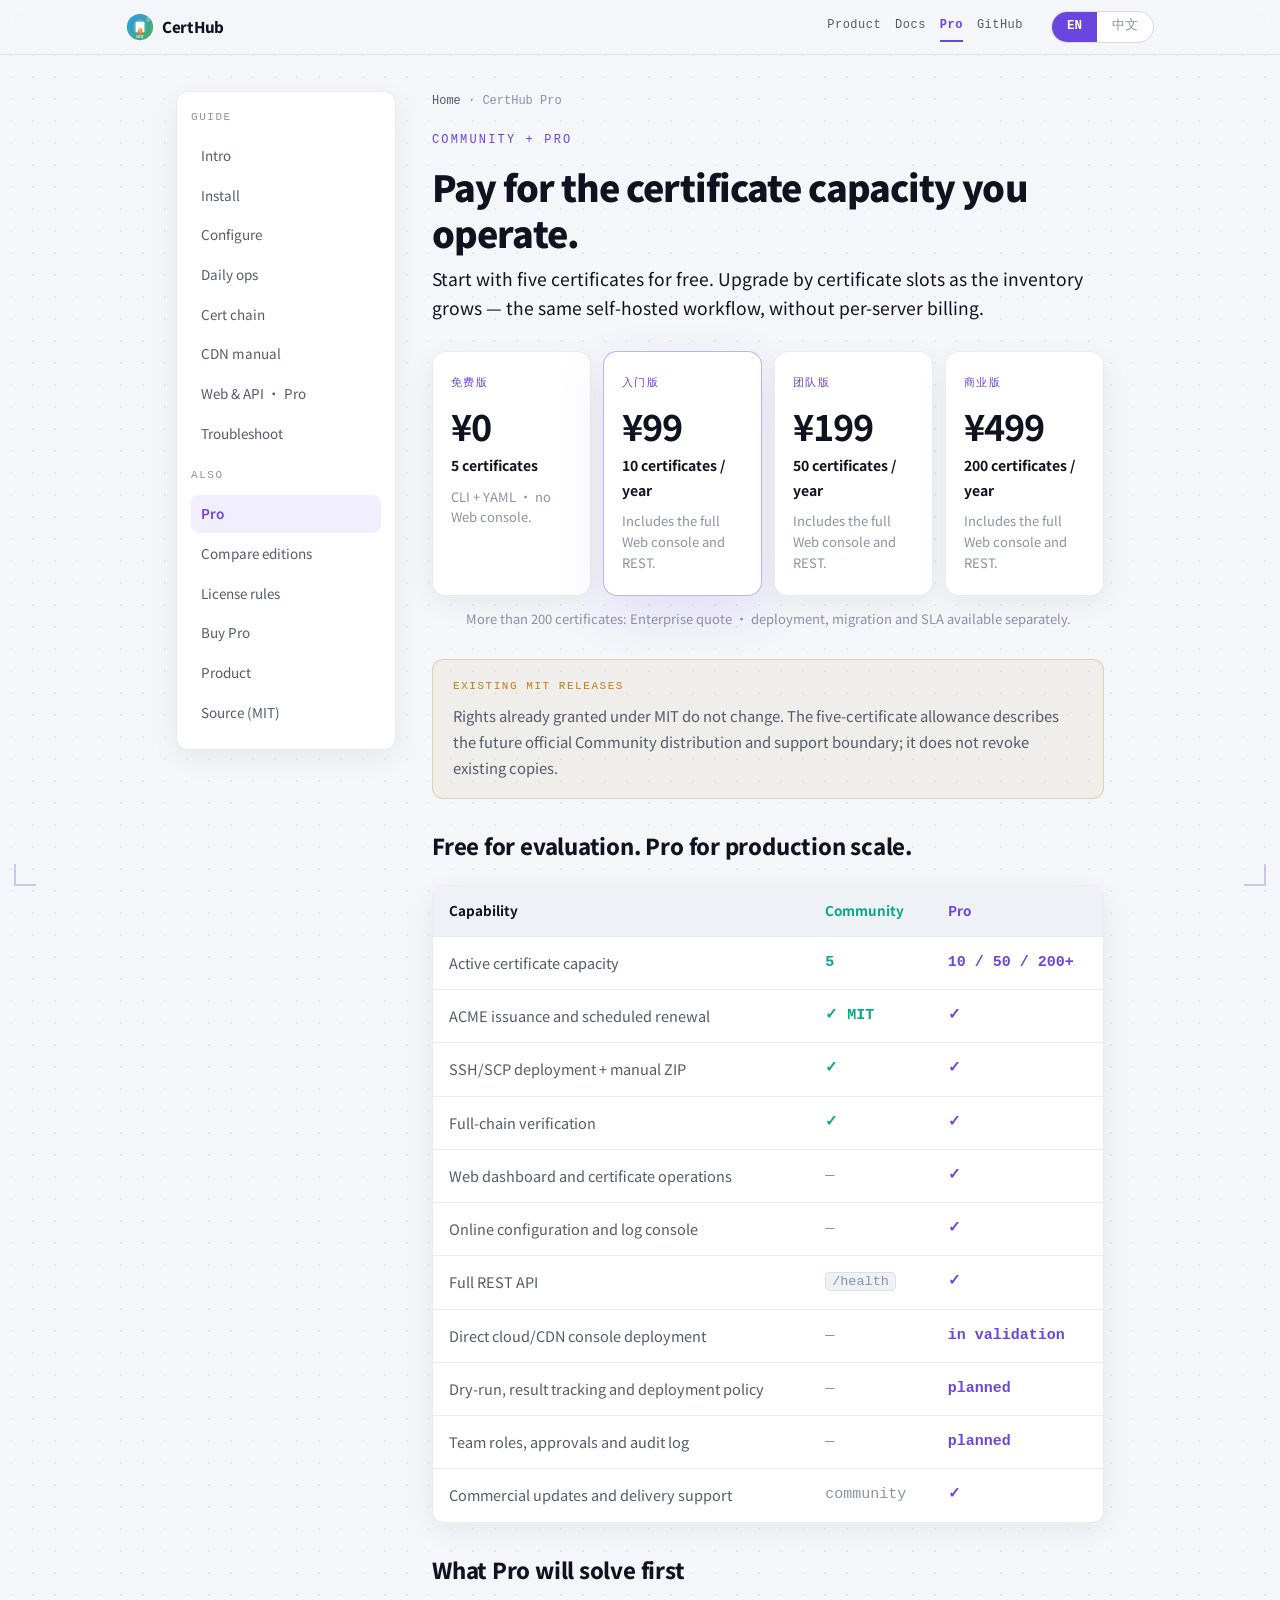
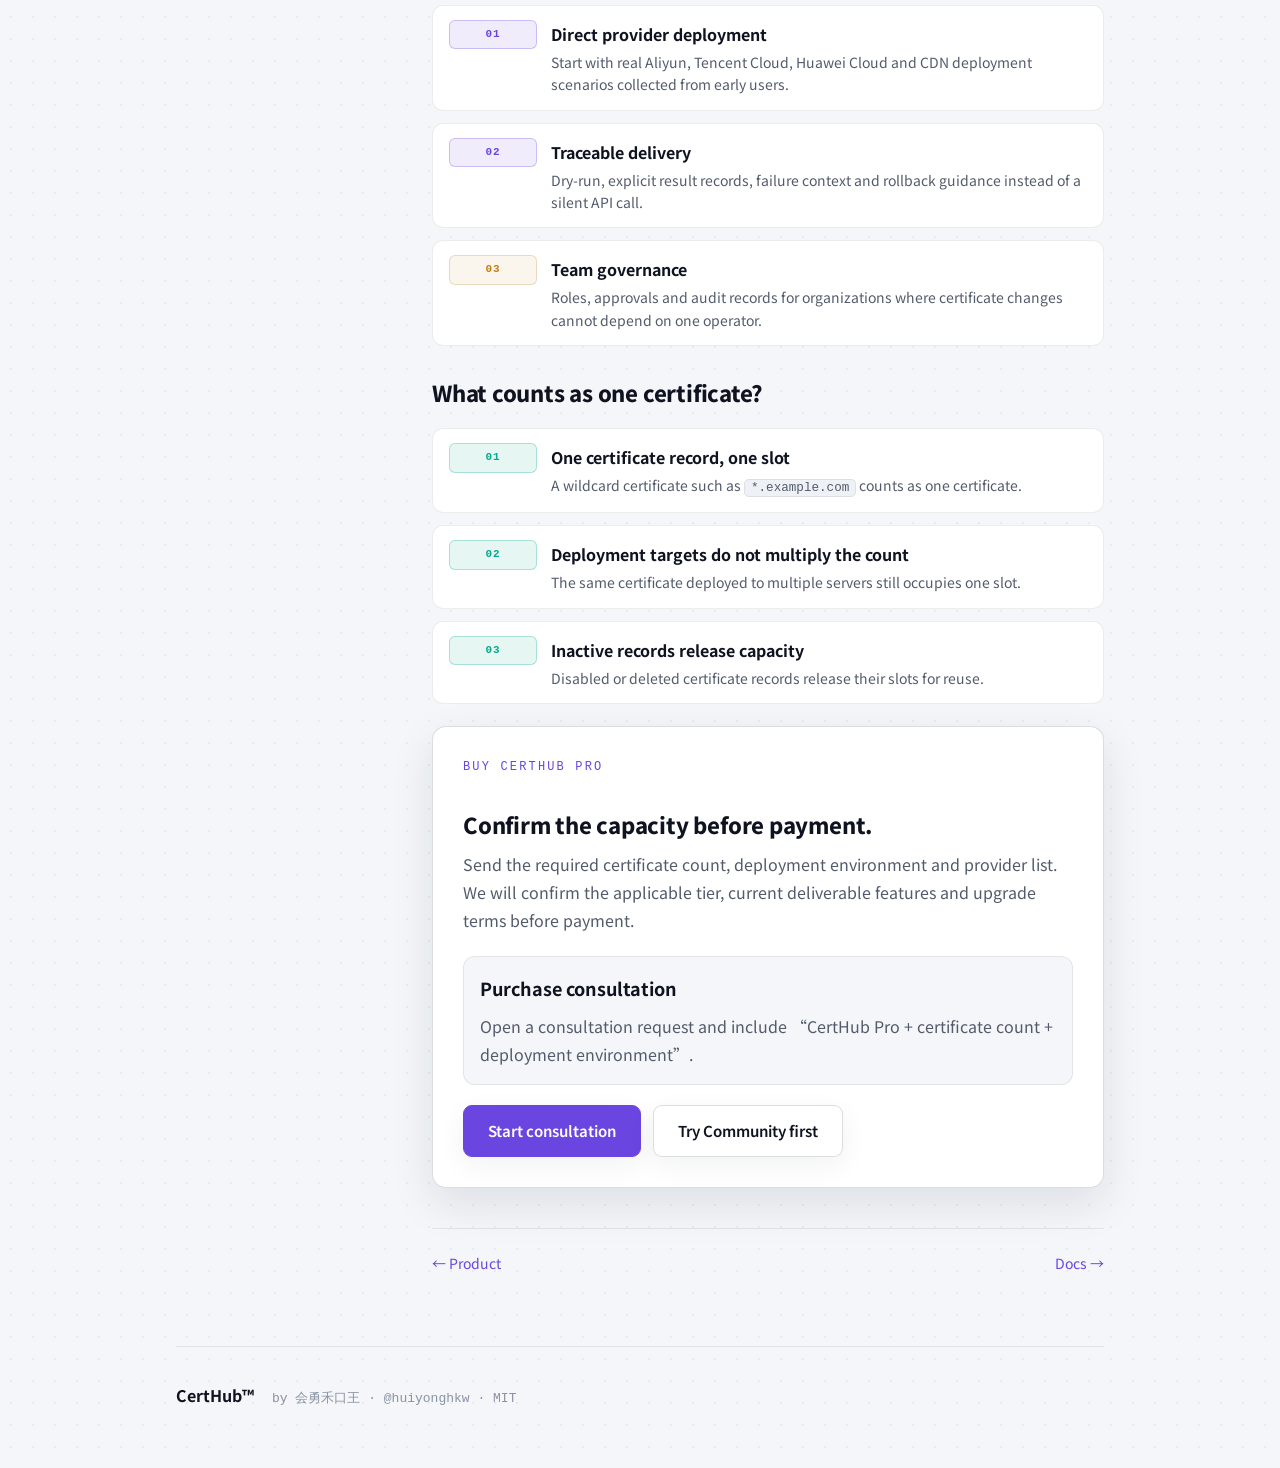
==== docs/site/pricing.html @ 5a382e29 "docs: publish product site and align README" ====
<!DOCTYPE html>
<html lang="zh-CN" class="lang-zh">
<head>
<meta charset="utf-8">
<script>
(function(){try{var K='hkw-lang',q=null;try{q=new URLSearchParams(location.search).get('lang')}catch(e){}
if(q!=='zh'&&q!=='en')q=null;var s=q;if(!s)try{s=localStorage.getItem(K)}catch(e){}
if(s!=='zh'&&s!=='en')s=/^zh/i.test(navigator.language||'')?'zh':'en';
if(s==='zh')document.documentElement.classList.add('lang-zh');
else document.documentElement.classList.remove('lang-zh');
document.documentElement.lang=s==='zh'?'zh-CN':'en';
if(q)try{localStorage.setItem(K,q)}catch(e){}})();
</script>
<meta name="viewport" content="width=device-width, initial-scale=1">
<title>CertHub Pro — 商业版</title>
<meta name="description" content="CertHub Community 免费管理 5 张证书；CertHub Pro 按 10、50、200 个证书槽位提供年度授权，面向自托管证书交付场景。">
<link rel="icon" href="images/favicon.svg" type="image/svg+xml">
<link rel="stylesheet" href="assets/site.css?v=20260810-8">
</head>
<body>
<div class="prog" id="prog"></div>
<div class="frame"><i></i><i></i><i></i><i></i></div>
<div class="masthead">
  <div class="wrap wrap-wide">
    <a class="mh-brand" href="index.html"><img src="images/favicon.svg" alt=""><b>CertHub</b></a>
    <nav class="mh-nav" aria-label="Primary">
      <a href="index.html"><span class="en">Product</span><span class="zh">产品</span></a>
      <a href="guide/index.html"><span class="en">Docs</span><span class="zh">文档</span></a>
      <a href="pricing.html" aria-current="page"><span class="en">Pro</span><span class="zh">商业版</span></a>
      <a href="https://github.com/huiyonghkw/CertHub">GitHub</a>
    </nav>
    <div class="toggle" role="group" aria-label="Language">
      <button id="btn-en" aria-pressed="false">EN</button>
      <button id="btn-zh" aria-pressed="true">中文</button>
    </div>
  </div>
</div>

<div class="wrap"><div class="docgrid">
<aside class="side" aria-label="Docs">
  <div class="st"><span class="en">Guide</span><span class="zh">操作手册</span></div>
  <a href="guide/index.html"><span class="en">Intro</span><span class="zh">简介</span></a>
  <a href="guide/install.html"><span class="en">Install</span><span class="zh">安装部署</span></a>
  <a href="guide/config.html"><span class="en">Configure</span><span class="zh">配置说明</span></a>
  <a href="guide/daily.html"><span class="en">Daily ops</span><span class="zh">日常操作</span></a>
  <a href="guide/chain.html"><span class="en">Cert chain</span><span class="zh">证书链</span></a>
  <a href="guide/cdn.html"><span class="en">CDN manual</span><span class="zh">CDN 手动</span></a>
  <a href="guide/web-api.html"><span class="en">Web &amp; API · Pro</span><span class="zh">Web 与 API · Pro</span></a>
  <a href="guide/troubleshoot.html"><span class="en">Troubleshoot</span><span class="zh">排障</span></a>
  <div class="grp">
    <div class="st"><span class="en">Also</span><span class="zh">另见</span></div>
    <a href="pricing.html" aria-current="page"><span class="en">Pro</span><span class="zh">商业版</span></a>
    <a href="#compare"><span class="en">Compare editions</span><span class="zh">版本对比</span></a>
    <a href="#license"><span class="en">License rules</span><span class="zh">授权规则</span></a>
    <a href="#buy"><span class="en">Buy Pro</span><span class="zh">购买咨询</span></a>
    <a href="index.html"><span class="en">Product</span><span class="zh">产品首页</span></a>
    <a href="https://github.com/huiyonghkw/CertHub"><span class="en">Source (MIT)</span><span class="zh">源码 (MIT)</span></a>
  </div>
</aside>

<article class="doc">
<div class="crumb"><a href="index.html"><span class="en">Home</span><span class="zh">首页</span></a> · CertHub Pro</div>
<p class="section-kicker" style="text-align:left;margin-bottom:12px">COMMUNITY + PRO</p>
<h1><span class="en">Pay for the certificate capacity you operate.</span><span class="zh">按实际管理的证书数量付费。</span></h1>
<p class="lead"><span class="en">Start with five certificates for free. Upgrade by certificate slots as the inventory grows — the same self-hosted workflow, without per-server billing.</span><span class="zh">免费管理 5 张证书；随着证书台账增长，再按证书槽位升级。同一张证书部署到多台服务器，不重复计费。</span></p>

<div class="plan-grid">
  <article class="plan"><span class="plan-name">免费版</span><strong>¥0</strong><b><span class="en">5 certificates</span><span class="zh">5 张证书</span></b><p><span class="en">CLI + YAML · no Web console.</span><span class="zh">CLI + YAML，不含 Web 控制台。</span></p></article>
  <article class="plan plan-focus"><span class="plan-name">入门版</span><strong>¥99</strong><b><span class="en">10 certificates / year</span><span class="zh">10 张证书／年</span></b><p><span class="en">Includes the full Web console and REST.</span><span class="zh">包含完整 Web 控制台与 REST。</span></p></article>
  <article class="plan"><span class="plan-name">团队版</span><strong>¥199</strong><b><span class="en">50 certificates / year</span><span class="zh">50 张证书／年</span></b><p><span class="en">Includes the full Web console and REST.</span><span class="zh">包含完整 Web 控制台与 REST。</span></p></article>
  <article class="plan"><span class="plan-name">商业版</span><strong>¥499</strong><b><span class="en">200 certificates / year</span><span class="zh">200 张证书／年</span></b><p><span class="en">Includes the full Web console and REST.</span><span class="zh">包含完整 Web 控制台与 REST。</span></p></article>
</div>
<p class="plan-note"><span class="en">More than 200 certificates: Enterprise quote · deployment, migration and SLA available separately.</span><span class="zh">超过 200 张：企业定制报价；私有部署、迁移与 SLA 可单独采购。</span></p>

<div class="ask"><span class="lb"><span class="en">existing MIT releases</span><span class="zh">历史 MIT 版本</span></span><span class="en">Rights already granted under MIT do not change. The five-certificate allowance describes the future official Community distribution and support boundary; it does not revoke existing copies.</span><span class="zh">已经按照 MIT 发布的版本，其既有授权不发生变化。5 张额度描述的是未来官方 Community 发行版与支持边界，不追溯收回已有代码副本的权利。</span></div>

<h2 id="compare"><span class="en">Free for evaluation. Pro for production scale.</span><span class="zh">免费版完成体验，Pro 承担生产规模。</span></h2>
<div class="tablewrap"><table>
  <thead><tr><th><span class="en">Capability</span><span class="zh">能力</span></th><th>Community</th><th>Pro</th></tr></thead>
  <tbody>
    <tr><td><span class="en">Active certificate capacity</span><span class="zh">有效证书额度</span></td><td class="y">5</td><td class="v">10 / 50 / 200+</td></tr>
    <tr><td><span class="en">ACME issuance and scheduled renewal</span><span class="zh">ACME 申请与定时续期</span></td><td class="y">✓ MIT</td><td class="v">✓</td></tr>
    <tr><td><span class="en">SSH/SCP deployment + manual ZIP</span><span class="zh">SSH/SCP 部署与手动 ZIP</span></td><td class="y">✓</td><td class="v">✓</td></tr>
    <tr><td><span class="en">Full-chain verification</span><span class="zh">完整证书链校验</span></td><td class="y">✓</td><td class="v">✓</td></tr>
    <tr><td><span class="en">Web dashboard and certificate operations</span><span class="zh">Web 仪表盘与证书操作</span></td><td class="n">—</td><td class="v">✓</td></tr>
    <tr><td><span class="en">Online configuration and log console</span><span class="zh">在线配置与日志控制台</span></td><td class="n">—</td><td class="v">✓</td></tr>
    <tr><td><span class="en">Full REST API</span><span class="zh">完整 REST API</span></td><td class="n"><code>/health</code></td><td class="v">✓</td></tr>
    <tr><td><span class="en">Direct cloud/CDN console deployment</span><span class="zh">云平台／CDN 控制台直推</span></td><td class="n">—</td><td class="v"><span class="en">in validation</span><span class="zh">验证中</span></td></tr>
    <tr><td><span class="en">Dry-run, result tracking and deployment policy</span><span class="zh">预演、结果追踪与部署策略</span></td><td class="n">—</td><td class="v"><span class="en">planned</span><span class="zh">规划中</span></td></tr>
    <tr><td><span class="en">Team roles, approvals and audit log</span><span class="zh">团队权限、审批与审计日志</span></td><td class="n">—</td><td class="v"><span class="en">planned</span><span class="zh">规划中</span></td></tr>
    <tr><td><span class="en">Commercial updates and delivery support</span><span class="zh">商业更新与交付支持</span></td><td class="n"><span class="en">community</span><span class="zh">社区支持</span></td><td class="v">✓</td></tr>
  </tbody>
</table></div>

<h2><span class="en">What Pro will solve first</span><span class="zh">Pro 第一阶段解决什么</span></h2>
<div class="road">
  <div class="roaditem"><span class="st next">01</span><div><div class="tt"><span class="en">Direct provider deployment</span><span class="zh">厂商接口直接部署</span></div><p class="ds"><span class="en">Start with real Aliyun, Tencent Cloud, Huawei Cloud and CDN deployment scenarios collected from early users.</span><span class="zh">从早期用户的真实场景出发，逐步接入阿里云、腾讯云、华为云及 CDN 部署接口。</span></p></div></div>
  <div class="roaditem"><span class="st next">02</span><div><div class="tt"><span class="en">Traceable delivery</span><span class="zh">可追踪的证书交付</span></div><p class="ds"><span class="en">Dry-run, explicit result records, failure context and rollback guidance instead of a silent API call.</span><span class="zh">提供预演、明确的部署结果、失败上下文和回滚指引，而不是只调用一次 API。</span></p></div></div>
  <div class="roaditem"><span class="st later">03</span><div><div class="tt"><span class="en">Team governance</span><span class="zh">团队治理</span></div><p class="ds"><span class="en">Roles, approvals and audit records for organizations where certificate changes cannot depend on one operator.</span><span class="zh">为不能依赖单个运维人员的组织补齐权限、审批和审计记录。</span></p></div></div>
</div>

<h2 id="license"><span class="en">What counts as one certificate?</span><span class="zh">什么算一张证书？</span></h2>
<div class="road">
  <div class="roaditem"><span class="st live">01</span><div><div class="tt"><span class="en">One certificate record, one slot</span><span class="zh">一条证书主记录，占一个槽位</span></div><p class="ds"><span class="en">A wildcard certificate such as <code>*.example.com</code> counts as one certificate.</span><span class="zh">例如 <code>*.example.com</code> 泛域名证书，也只计算一张。</span></p></div></div>
  <div class="roaditem"><span class="st live">02</span><div><div class="tt"><span class="en">Deployment targets do not multiply the count</span><span class="zh">部署目标数量不重复计费</span></div><p class="ds"><span class="en">The same certificate deployed to multiple servers still occupies one slot.</span><span class="zh">同一张证书部署到多台服务器，仍然只占一个槽位。</span></p></div></div>
  <div class="roaditem"><span class="st live">03</span><div><div class="tt"><span class="en">Inactive records release capacity</span><span class="zh">停用证书可释放额度</span></div><p class="ds"><span class="en">Disabled or deleted certificate records release their slots for reuse.</span><span class="zh">停用或删除证书记录后，槽位可以重新使用。</span></p></div></div>
</div>

<div class="buy" id="buy">
  <p class="section-kicker" style="text-align:left;margin-bottom:12px"><span class="en">BUY CERTHUB PRO</span><span class="zh">购买 CERTHUB PRO</span></p>
  <h2><span class="en">Confirm the capacity before payment.</span><span class="zh">付款前先确认额度与交付范围。</span></h2>
  <p><span class="en">Send the required certificate count, deployment environment and provider list. We will confirm the applicable tier, current deliverable features and upgrade terms before payment.</span><span class="zh">请提供证书数量、部署环境和云厂商清单。付款前会确认适用版本、当前可交付功能与后续升级规则。</span></p>
  <div class="purchase-contact"><div><b><span class="en">Purchase consultation</span><span class="zh">购买咨询</span></b><p><span class="en">Open a consultation request and include “CertHub Pro + certificate count + deployment environment”.</span><span class="zh">发起咨询时请注明“CertHub Pro + 证书数量 + 部署环境”。</span></p></div></div>
  <div class="btns" style="margin-top:20px"><a class="btn btn-primary" href="https://github.com/huiyonghkw/CertHub/issues/new?title=CertHub%20Pro%20purchase%20consultation"><span class="en">Start consultation</span><span class="zh">发起购买咨询</span></a><a class="btn" href="guide/install.html"><span class="en">Try Community first</span><span class="zh">先试用 Community</span></a></div>
</div>

<div class="pager"><a href="index.html">← <span class="en">Product</span><span class="zh">产品</span></a><a href="guide/index.html"><span class="en">Docs</span><span class="zh">文档</span> →</a></div>
</article>
</div></div>

<div class="wrap"><footer>
  <span class="brand">CertHub™</span>
  <span class="handle"><span class="en">by 会勇禾口王 · @huiyonghkw</span><span class="zh">作者 会勇禾口王 · @huiyonghkw</span> · MIT</span>
</footer></div>
<script src="assets/site.js"></script>
</body>
</html>
---- docs/site/assets/site.css ----
/* CertHub product site — visual DNA from OneLook / V1科技白
   字体：自托管 HKW Sans SC 子集（OFL），不走 CDN。
   语义色：绿=自动化闭环 · 紫=证书链/安全 · 琥珀=诚实边界/手动CDN */
@font-face{
  font-family:'HKW Sans SC';
  /* ?v= 改完 subset 就 bump，避免浏览器死守旧子集（缺字→PingFang→标题发虚） */
  src:url('../fonts/hkw-sans-sc-subset.woff2?v=20260809bc') format('woff2-variations'),
      url('../fonts/hkw-sans-sc-subset.woff2?v=20260809bc') format('woff2');
  font-weight:100 900;   /* 可变轴范围，一个文件供全部字重 */
  font-style:normal;
  font-display:swap;
}

/* ============ V1科技白 token（v1-base.md 第16.1节）============ */
:root{
  --bg:#f4f6f9;          /* 冷调亮灰白，⛔ 别用纯白 */
  --surface:#ffffff;
  --surface2:#eef1f5;
  --border:rgba(15,20,30,.08);
  --border2:rgba(15,20,30,.14);
  --text:#0f1320;        /* 冷近黑，⛔ 别纯黑 */
  --text2:#535b6b;
  --text3:#8a92a3;
  --accent:#06a88c;      /* 绿 · 核心概念 */
  --accent2:#6a45e0;     /* 紫 · 强调色 */
  --accent3:#bf7d1a;     /* 琥珀 · 提醒 / 边界 */
  --danger:#d23f4d;
  --shadow:0 8px 28px rgba(20,30,50,.06);
  --shadow2:0 16px 44px rgba(20,30,50,.10);
  /* 正文拉丁仍可走系统 SF Pro；标题走 --font-display，中英同族避免「OneLook 比中文粗」。 */
  --font:-apple-system,BlinkMacSystemFont,'Inter','HKW Sans SC','PingFang SC','Microsoft YaHei',system-ui,sans-serif;
  --font-display:'HKW Sans SC',-apple-system,BlinkMacSystemFont,'PingFang SC','Microsoft YaHei',system-ui,sans-serif;
  --mono:'JetBrains Mono','SF Mono',SFMono-Regular,Menlo,Consolas,ui-monospace,monospace;
}
*{box-sizing:border-box}
html{-webkit-text-size-adjust:100%;scroll-behavior:smooth}
body{
  margin:0;background:var(--bg);color:var(--text);font-family:var(--font);
  font-size:16px;line-height:1.75;-webkit-font-smoothing:antialiased;
  /* 极淡点阵蓝图底（第16.2节）：亮底的质感来源，替代暗版的光球+噪点 */
  background-image:radial-gradient(circle,rgba(15,20,30,.05) 1px,transparent 1px);
  background-size:22px 22px;
}
a{color:var(--accent2);text-decoration:none}
a:hover{text-decoration:underline}
a:focus-visible,button:focus-visible,summary:focus-visible{outline:3px solid rgba(106,69,224,.32);outline-offset:3px;border-radius:6px}
img{max-width:100%;height:auto;display:block}
code{font-family:var(--mono);font-size:.9em;background:var(--surface2);
     padding:1px 6px;border-radius:5px;border:1px solid var(--border)}

.wrap{max-width:980px;margin:0 auto;padding:0 26px}

/* ---- 顶部滚动进度条（绿→紫）---- */
.prog{position:fixed;top:0;left:0;height:2px;width:0;z-index:60;
      background:linear-gradient(90deg,var(--accent),var(--accent2))}

/* ---- 四角取景框（第4.4节）---- */
.frame{position:fixed;inset:14px;pointer-events:none;z-index:5}
.frame i{position:absolute;width:22px;height:22px;border:2px solid var(--accent2);opacity:.28}
.frame i:nth-child(1){top:0;left:0;border-right:0;border-bottom:0}
.frame i:nth-child(2){top:0;right:0;border-left:0;border-bottom:0}
.frame i:nth-child(3){bottom:0;left:0;border-right:0;border-top:0}
.frame i:nth-child(4){bottom:0;right:0;border-left:0;border-top:0}
@media(max-width:760px){.frame{display:none}}

/* ---- 粘顶报头 masthead ---- */
.masthead{position:sticky;top:0;z-index:40;background:rgba(244,246,249,.88);
          backdrop-filter:blur(10px);border-bottom:1px solid var(--border)}
.masthead .wrap{display:flex;align-items:center;justify-content:space-between;
                gap:16px;padding-top:11px;padding-bottom:11px}
.mh-l{font-family:var(--mono);font-size:12.5px;color:var(--text2);letter-spacing:.04em}
.mh-l b{color:var(--text);font-weight:600}
.mh-l s{text-decoration:none;color:var(--text3);margin:0 7px}
.toggle{display:flex;border:1px solid var(--border2);border-radius:999px;overflow:hidden;background:var(--surface)}
.toggle button{background:none;border:0;color:var(--text3);font:inherit;font-size:12.5px;
               padding:4px 15px;cursor:pointer;font-family:var(--mono)}
/* 选中态跟 html.lang-zh 走（head 里同步 boot 就能在首屏对），不单靠 JS 改 aria */
.toggle #btn-en{background:var(--accent2);color:#fff;font-weight:600}
html.lang-zh .toggle #btn-en{background:none;color:var(--text3);font-weight:400}
html.lang-zh .toggle #btn-zh{background:var(--accent2);color:#fff;font-weight:600}

/* ---- 语言层：两份文案都在 DOM 里，切 html 上的 class ----
   ⭐ head 内联 boot 必须在首屏前加上/去掉 lang-zh，否则每点一次侧栏都会先闪英文 */
.zh{display:none!important}
html.lang-zh .en{display:none!important}
html.lang-zh .zh{display:inline!important}

/* ---- 章节 ---- */
main{counter-reset:sec}
section{padding:70px 0;border-top:1px solid var(--border);position:relative}
section:first-child{border-top:0;padding-top:52px}
h1,h2,h3{line-height:1.28;margin:0 0 16px;letter-spacing:-.01em;font-family:var(--font-display)}
h1{font-size:clamp(32px,5.2vw,50px);font-weight:900;letter-spacing:-.025em}
/* 标题关键词绿→紫渐字（第16.2节 第3条）：亮底上很出彩 */
h1 .hl{background:linear-gradient(100deg,var(--accent),var(--accent2));
       -webkit-background-clip:text;background-clip:text;
       -webkit-text-fill-color:transparent;color:transparent;
       font-weight:700;
       -webkit-text-stroke:0;paint-order:normal}
/* 中文标题关键词：走专用渐变，强覆盖旧样式，避免描边/合成造成重影 */
html.lang-zh h1 .hl{
  display:inline-block;
  font-family:var(--font-display);
  font-synthesis:none;
  background:linear-gradient(90deg,#06a88c 0%,#2f8fd3 52%,#6a45e0 100%) !important;
  -webkit-background-clip:text !important;
  background-clip:text !important;
  -webkit-text-fill-color:transparent !important;
  color:transparent !important;
  -webkit-text-stroke:0 !important;
  paint-order:normal !important;
  text-shadow:none !important;
  filter:none !important;
  font-weight:900;
  letter-spacing:-.01em;
}
h2{font-size:clamp(23px,3.3vw,31px);font-weight:800;position:relative;z-index:1}
/* 每节背后的巨型幽灵序号（counter 自动递增，不用手填） */
h2::after{counter-increment:sec;content:counter(sec,decimal-leading-zero);
          position:absolute;right:-6px;top:50%;transform:translateY(-52%);
          font-family:var(--mono);font-size:118px;font-weight:700;
          color:var(--text);opacity:.06;z-index:-1;pointer-events:none;line-height:1}
h3{font-size:16.5px;font-weight:700}
p{margin:0 0 16px;color:var(--text2)}
.dek{font-size:clamp(17px,2.1vw,20.5px);color:var(--text);max-width:70ch;line-height:1.7}
.dek b{font-family:var(--font-display);font-weight:800}
.muted{color:var(--text3);font-size:14px;line-height:1.7}

/* ---- mono 眉标 + 渐变短横 ---- */
.eyebrow{display:flex;align-items:center;gap:12px;font-family:var(--mono);
         font-size:11.5px;letter-spacing:.22em;text-transform:uppercase;
         color:var(--accent2);margin-bottom:16px}
/* ⛔ 只给装饰短横上尺寸。文案若也包在 span.en/.zh 里，别用 `.eyebrow span`，
   否则会被压成 height:2px，叠到后面的 h2 上（CertHub 产品页踩过）。 */
.eyebrow > span:first-child{flex:0 0 54px;height:2px;border-radius:2px;
              background:linear-gradient(90deg,var(--accent2),transparent)}
.eyebrow .en,.eyebrow .zh{flex:0 1 auto;height:auto;letter-spacing:.22em}
/* h2 下的 mono 副标题 */
.h2sub{font-family:var(--mono);font-size:12.5px;letter-spacing:.1em;
       color:var(--accent);margin:-8px 0 22px}
.h2sub.w{color:var(--accent3)}

/* ---- 按钮 ---- */
.btns{display:flex;flex-wrap:wrap;gap:12px;margin:30px 0 0}
.btn{display:inline-block;padding:12px 24px;border-radius:9px;font-weight:600;
     font-size:15px;border:1px solid var(--border2);color:var(--text);
     background:var(--surface);box-shadow:var(--shadow);transition:transform .15s,box-shadow .15s}
.btn:hover{text-decoration:none;transform:translateY(-2px);box-shadow:var(--shadow2)}
.btn-primary{background:var(--accent2);border-color:var(--accent2);color:#fff}
.btn-primary:hover{background:#5a37c8;border-color:#5a37c8}

/* ---- readout 三槽数据台（发光方点）---- */
.readout{display:grid;grid-template-columns:repeat(3,1fr);gap:1px;margin:34px 0 0;
         background:var(--border);border:1px solid var(--border);border-radius:11px;overflow:hidden}
.readout div{background:var(--surface);padding:16px 18px}
.readout .k{font-family:var(--mono);font-size:11px;letter-spacing:.14em;
            text-transform:uppercase;color:var(--text3);display:flex;align-items:center;gap:7px}
.readout .k::before{content:'';width:7px;height:7px;border-radius:2px;background:var(--accent);
                    box-shadow:0 0 0 3px rgba(6,168,140,.14)}
.readout div:nth-child(2) .k::before{background:var(--accent2);box-shadow:0 0 0 3px rgba(106,69,224,.14)}
.readout div:nth-child(3) .k::before{background:var(--accent3);box-shadow:0 0 0 3px rgba(191,125,26,.14)}
.readout .v{font-size:18px;font-weight:700;margin-top:5px;line-height:1.4}
.readout .v em{font-style:normal;font-family:var(--mono);color:var(--accent2)}
@media(max-width:700px){.readout{grid-template-columns:1fr}}

/* ---- mock 终端窗口：终端题的视觉锚点（memory xhs-v1-baseline-and-terminal-anchor）---- */
.term{border:1px solid var(--border2);border-radius:11px;overflow:hidden;
      box-shadow:var(--shadow2);margin:26px 0;background:#0f1320}
.term .bar{display:flex;align-items:center;gap:7px;padding:9px 13px;
           background:#181d2e;border-bottom:1px solid rgba(255,255,255,.06)}
.term .bar i{width:11px;height:11px;border-radius:50%;display:block}
.term .bar i:nth-child(1){background:#ff5f57}
.term .bar i:nth-child(2){background:#febc2e}
.term .bar i:nth-child(3){background:#28c840}
.term .bar span{margin-left:9px;font-family:var(--mono);font-size:11.5px;color:#7b8499}
/* ⚠️ white-space:pre 是必须的，否则多行提示符会挤成一坨 */
.term .sc{margin:0;padding:16px 18px;font-family:var(--mono);font-size:13px;
          line-height:1.95;color:#d7dbe6;white-space:pre;overflow-x:auto}
.term .p{color:#06d3ae}    /* 提示符 */
.term .o{color:#f0a050}    /* 命令 */
.term .cm{color:#6b7488}   /* 注释 */
.term .ok{color:#28c840}

/* ---- FIG 图表框 ---- */
.fig{background:var(--surface);border:1px solid var(--border);border-radius:12px;
     overflow:hidden;box-shadow:var(--shadow);transition:transform .18s,box-shadow .18s}
.fig:hover{transform:translateY(-2px);box-shadow:var(--shadow2)}
.fig .hd{display:flex;align-items:center;justify-content:space-between;gap:10px;
         padding:10px 14px;border-bottom:1px solid var(--border);background:var(--surface2)}
.fig .no{font-family:var(--mono);font-size:11px;letter-spacing:.14em;color:var(--text3)}
.fig .cap{padding:11px 14px;font-size:13.5px;color:var(--text2);border-top:1px solid var(--border)}
.fig .cap b{color:var(--text)}
.cmp{display:grid;grid-template-columns:1fr 1fr;gap:18px;margin:28px 0 10px}
@media(max-width:760px){.cmp{grid-template-columns:1fr}}
.tag{display:inline-block;font-size:10.5px;font-family:var(--mono);padding:2px 8px;
     border-radius:5px;letter-spacing:.06em;text-transform:uppercase}
.tag-free{background:rgba(6,168,140,.10);color:var(--accent);border:1px solid rgba(6,168,140,.28)}
.tag-paid{background:rgba(106,69,224,.10);color:var(--accent2);border:1px solid rgba(106,69,224,.28)}

/* ---- pull 渐变顶杠金句 ---- */
.pull{margin:34px 0;padding:24px 0 0;border-top:3px solid transparent;
      border-image:linear-gradient(90deg,var(--accent),var(--accent2)) 1;
      font-family:var(--font-display);
      font-size:clamp(19px,2.5vw,25px);font-weight:900;line-height:1.55;color:var(--text)}
.pull em{font-style:normal;color:var(--accent2)}

/* ---- rows 方徽卡（⛔ 不用左侧彩色竖条）---- */
.rows{display:grid;gap:13px;margin:26px 0}
.row{display:grid;grid-template-columns:38px 1fr;gap:15px;background:var(--surface);
     border:1px solid var(--border);border-radius:11px;padding:17px 19px;
     box-shadow:var(--shadow);transition:transform .18s,box-shadow .18s}
.row:hover{transform:translateY(-2px);box-shadow:var(--shadow2)}
.row .sq{width:38px;height:38px;border-radius:9px;display:flex;align-items:center;
         justify-content:center;font-family:var(--mono);font-size:13px;font-weight:700;
         background:rgba(6,168,140,.09);color:var(--accent);border:1px solid rgba(6,168,140,.24)}
.row.v .sq{background:rgba(106,69,224,.09);color:var(--accent2);border-color:rgba(106,69,224,.24)}
.row .tt{font-weight:700;margin-bottom:3px}
.row .ds{font-size:14.5px;color:var(--text2);line-height:1.7}
.row .ds code{font-size:.88em}

/* ---- 分档表 ---- */
.tablewrap{overflow-x:auto;margin:26px 0;border:1px solid var(--border);
           border-radius:12px;background:var(--surface);box-shadow:var(--shadow)}
table{border-collapse:collapse;width:100%;min-width:600px;font-size:15px}
th,td{text-align:left;padding:13px 16px;border-bottom:1px solid var(--border);vertical-align:top}
tbody tr:last-child td{border-bottom:0}
thead th{background:var(--surface2);font-size:13.5px;white-space:nowrap;font-weight:700}
thead th:nth-child(2){color:var(--accent)}
thead th:nth-child(3){color:var(--accent2)}
tbody td:first-child{color:var(--text2);font-size:14.5px}
td.y{color:var(--accent);font-weight:700;font-family:var(--mono)}
td.v{color:var(--accent2);font-weight:700;font-family:var(--mono)}
td.n{color:var(--text3);font-family:var(--mono)}
.price{font-family:var(--mono);font-weight:700}

/* ---- 琥珀提醒框（第4.3节 .ask · 用于诚实边界）---- */
.ask{background:rgba(191,125,26,.06);border:1px solid rgba(191,125,26,.26);
     border-radius:11px;padding:17px 20px;margin:22px 0;font-size:14.8px;color:var(--text2);line-height:1.75}
.ask b{color:var(--text)}
.ask .lb{font-family:var(--mono);font-size:11px;letter-spacing:.14em;text-transform:uppercase;
         color:var(--accent3);display:block;margin-bottom:7px}

/* ---- 收款/联系区（若页面有） ---- */
.buy{background:var(--surface);border:1px solid var(--border2);border-radius:14px;
     padding:30px;box-shadow:var(--shadow2)}
/* 付款 / 加我 分两组，各带一个序号抬头，跟上面 01·02 两步对上 */
.qrgrp{margin:26px 0 0}
.ghd{display:flex;align-items:center;gap:10px;font-family:var(--mono);font-size:11.5px;
     letter-spacing:.14em;text-transform:uppercase;color:var(--text3)}
.ghd .n{display:inline-flex;align-items:center;justify-content:center;width:22px;height:22px;
        border-radius:6px;background:rgba(106,69,224,.09);color:var(--accent2);
        border:1px solid rgba(106,69,224,.24);font-weight:700;font-size:11px;letter-spacing:0}
.qr{display:flex;flex-wrap:wrap;gap:24px;margin:14px 0 4px;align-items:flex-start}
.qrbox{text-align:center}
/* 200px 不是随便定的：收款码要能被手机从屏幕上一次扫中，再小就得让人放大。
   ⚠️ 高度也钉死 + object-fit:contain —— 两张码是从不同海报裁的，比例不一样，
   只钉宽度会让两张卡一高一矮、下面的标签跟着错位。留白是白底对白底，看不出来。 */
.qrbox img{width:200px;height:200px;object-fit:contain;border-radius:11px;background:#fff;
           border:1px solid var(--border2);padding:6px}
.qrbox .lbl{margin-top:10px;font-size:13.5px;color:var(--text2)}
.qrbox .lbl b{color:var(--text)}
/* 微信号卡：联系二维码还没给，先用大字号顶上 —— 线上留一个虚线占位框比没有更难看 */
.wxid{flex:1;min-width:224px;align-self:stretch;display:flex;flex-direction:column;
      justify-content:center;background:var(--surface2);border:1px solid var(--border);
      border-radius:11px;padding:20px 22px}
.wxid .k{font-family:var(--mono);font-size:11px;letter-spacing:.14em;
         text-transform:uppercase;color:var(--text3)}
.wxid .id{font-family:var(--mono);font-size:27px;font-weight:700;color:var(--accent2);
          margin:7px 0 8px;letter-spacing:-.01em}
.wxid .n{font-size:13.5px;color:var(--text2);line-height:1.7}

ul{margin:0 0 16px;padding-left:21px;color:var(--text2)}
li{margin-bottom:8px;line-height:1.75}
li b{color:var(--text)}

footer{border-top:1px solid var(--border);padding:34px 0 60px;
       display:flex;flex-wrap:wrap;gap:8px 18px;align-items:baseline}
.brand{font-weight:700;color:var(--text)}
.handle{font-family:var(--mono);font-size:13px;color:var(--text3)}

/* ---- 滚动入场 ---- */
/* ⛔ 只做位移，绝不动 opacity —— 观察器没跑起来时控 opacity 会让整页后半永远看不见 */
.pre{transform:translateY(16px);transition:transform .55s cubic-bezier(.22,.61,.36,1)}
.in{transform:none}
@media(prefers-reduced-motion:reduce){.pre{transform:none;transition:none}}
@media(prefers-reduced-motion:reduce){html{scroll-behavior:auto}.btn,.look-tab{transition:none}.btn:hover,.look-tab:hover{transform:none}}


/* ---- Site nav (multi-page docs) ---- */
.mh-nav{display:flex;flex-wrap:wrap;align-items:center;gap:4px 14px;flex:1;justify-content:flex-end;margin:0 12px}
.mh-nav a{font-family:var(--mono);font-size:12px;letter-spacing:.04em;color:var(--text2);text-decoration:none;padding:4px 0;border-bottom:2px solid transparent}
.mh-nav a:hover{color:var(--text);text-decoration:none}
.mh-nav a[aria-current="page"]{color:var(--accent2);border-bottom-color:var(--accent2);font-weight:600}
@media(max-width:820px){
  .masthead .wrap{flex-wrap:wrap}
  .mh-nav{order:3;width:100%;justify-content:flex-start;margin:4px 0 0;gap:4px 12px}
}

/* ---- Docs layout ---- */
.docgrid{display:grid;grid-template-columns:220px 1fr;gap:36px;padding:36px 0 70px;align-items:start}
.doc{min-width:0}
@media(max-width:860px){.docgrid{grid-template-columns:1fr}}
.side{position:sticky;top:64px;background:var(--surface);border:1px solid var(--border);border-radius:12px;padding:16px 14px;box-shadow:var(--shadow)}
@media(max-width:860px){
  .side{position:static;display:flex;gap:6px;overflow-x:auto;white-space:nowrap;padding:10px;margin-bottom:18px;scrollbar-width:thin}
  .side .st{display:none}
  .side a{flex:0 0 auto;margin:0}
  .side .grp{display:contents}
}
.side .st{font-family:var(--mono);font-size:11px;letter-spacing:.14em;text-transform:uppercase;color:var(--text3);margin:0 0 10px}
.side a{display:block;padding:7px 10px;border-radius:8px;font-size:13.5px;color:var(--text2);text-decoration:none;margin-bottom:2px}
.side a:hover{background:var(--surface2);color:var(--text);text-decoration:none}
.side a[aria-current="page"]{background:rgba(106,69,224,.09);color:var(--accent2);font-weight:600}
.side .grp{margin-top:14px}
.doc h1{font-size:clamp(26px,4vw,36px);margin-bottom:10px}
.doc .lead{font-size:17.5px;color:var(--text);max-width:68ch;margin-bottom:22px;line-height:1.65}
.doc h2{font-size:22px;margin:32px 0 12px}
.doc h2::after{display:none} /* no giant counters on doc pages */
.doc section{padding:0;border:0}
.doc .term{margin:18px 0}
.doc .pager{display:flex;flex-wrap:wrap;justify-content:space-between;gap:12px;margin-top:40px;padding-top:22px;border-top:1px solid var(--border)}
.doc .pager a{font-size:14px}
.crumb{font-family:var(--mono);font-size:12px;color:var(--text3);margin-bottom:18px}
.crumb a{color:var(--text2)}
.pillgrid{display:grid;grid-template-columns:repeat(auto-fill,minmax(200px,1fr));gap:12px;margin:20px 0}
.pill{display:block;background:var(--surface);border:1px solid var(--border);border-radius:11px;padding:16px;box-shadow:var(--shadow);text-decoration:none;color:inherit;transition:transform .15s,box-shadow .15s}
.pill:hover{transform:translateY(-2px);box-shadow:var(--shadow2);text-decoration:none}
.pill .t{font-weight:700;margin-bottom:4px}
.pill .d{font-size:13.5px;color:var(--text2);line-height:1.55}

/* ---- Landing · vfox-style hero + feature grid（仍用 V1 科技白 token）---- */
.wrap-wide{max-width:1080px}
.landing-hero{padding:48px 0 28px;border-top:0}
.landing-hero h2::after{display:none}
.hero-grid{display:grid;grid-template-columns:1.05fr .95fr;gap:40px;align-items:center}
@media(max-width:860px){.hero-grid{grid-template-columns:1fr;gap:28px}}
.hero-copy .eyebrow{margin-bottom:14px}
.hero-copy h1{font-size:clamp(30px,4.6vw,46px);margin-bottom:14px}
.hero-copy .dek{font-size:clamp(16px,1.9vw,18.5px);max-width:42ch;margin-bottom:8px}
.hero-copy .dek .soft{color:var(--text2);font-weight:400}
.hero-copy .btns{margin-top:22px}
.hero-copy .readout{margin-top:26px}
.hero-viz{position:relative;min-height:280px}
.hero-viz .glow{position:absolute;inset:8% 6% 12% 10%;border-radius:40%;
  background:radial-gradient(circle at 40% 40%,rgba(6,168,140,.16),transparent 55%),
             radial-gradient(circle at 70% 60%,rgba(106,69,224,.14),transparent 50%);
  filter:blur(8px);pointer-events:none;z-index:0}
.hero-card{position:relative;z-index:1;background:var(--surface);border:1px solid var(--border2);
  border-radius:16px;box-shadow:var(--shadow2);overflow:hidden;padding:0}
.hero-card .term{margin:0;border:0;border-radius:0;box-shadow:none}
.hero-card .term .bar{justify-content:flex-start}
.hero-card .term .bar .hero-badge{margin-left:auto;font-family:var(--mono);font-size:10.5px;
  letter-spacing:.06em;padding:3px 9px;border-radius:999px;background:rgba(255,255,255,.1);
  border:1px solid rgba(255,255,255,.18);color:#d7dbe6;font-weight:600;line-height:1.2}
.hero-card .palette{display:flex;gap:5px;padding:12px 14px;border-top:1px solid var(--border);background:var(--surface2)}
.hero-card .palette i{flex:1;height:10px;border-radius:3px;display:block}
.hero-card .apps{display:flex;flex-wrap:wrap;gap:6px;padding:0 14px 14px;background:var(--surface2)}
.hero-card .apps span{font-family:var(--mono);font-size:11px;padding:4px 8px;border-radius:6px;
  background:var(--surface);border:1px solid var(--border);color:var(--text2)}
.hero-card .apps span.paid{color:var(--accent2);border-color:rgba(106,69,224,.28);background:rgba(106,69,224,.06)}

.featgrid{display:grid;grid-template-columns:repeat(3,1fr);gap:16px;margin:8px 0 6px}
@media(max-width:900px){.featgrid{grid-template-columns:1fr 1fr}}
@media(max-width:560px){.featgrid{grid-template-columns:1fr}}
.feat{background:var(--surface);border:1px solid var(--border);border-radius:14px;padding:22px 20px;
  box-shadow:var(--shadow);transition:transform .18s,box-shadow .18s;min-height:148px}
.feat:hover{transform:translateY(-3px);box-shadow:var(--shadow2)}
.feat .ic{width:40px;height:40px;border-radius:11px;display:flex;align-items:center;justify-content:center;
  font-size:20px;margin-bottom:14px;background:rgba(6,168,140,.09);border:1px solid rgba(6,168,140,.22)}
.feat.paid .ic{background:rgba(106,69,224,.09);border-color:rgba(106,69,224,.24)}
.feat .tt{font-family:var(--font-display);font-weight:800;font-size:17px;margin:0 0 8px;letter-spacing:-.01em;display:flex;align-items:center;gap:8px;flex-wrap:wrap}
.feat .ds{font-size:14px;color:var(--text2);line-height:1.65;margin:0}
section.noseq h2::after{display:none}
.landing-hero + section{border-top:0;padding-top:36px}

/* ---- CertHub · lifecycle rail ---- */
.rail{display:grid;grid-template-columns:repeat(5,1fr);gap:10px;margin:28px 0 8px}
@media(max-width:860px){.rail{grid-template-columns:1fr 1fr}}
@media(max-width:480px){.rail{grid-template-columns:1fr}}
.rail .step{background:var(--surface);border:1px solid var(--border);border-radius:12px;
  padding:16px 14px;box-shadow:var(--shadow);position:relative}
.rail .step .n{font-family:var(--mono);font-size:11px;letter-spacing:.14em;color:var(--accent2);
  text-transform:uppercase;margin-bottom:8px}
.rail .step .t{font-family:var(--font-display);font-weight:800;font-size:15.5px;margin:0 0 6px}
.rail .step .d{font-size:13px;color:var(--text2);line-height:1.55;margin:0}

/* ---- dual track ---- */
.tracks{display:grid;grid-template-columns:1fr 1fr;gap:16px;margin:24px 0}
@media(max-width:760px){.tracks{grid-template-columns:1fr}}
.track{background:var(--surface);border:1px solid var(--border);border-radius:14px;
  padding:22px 20px;box-shadow:var(--shadow)}
.track.auto{border-color:rgba(6,168,140,.28)}
.track.manual{border-color:rgba(191,125,26,.28)}
.track .lb{font-family:var(--mono);font-size:11px;letter-spacing:.14em;text-transform:uppercase;
  margin-bottom:10px}
.track.auto .lb{color:var(--accent)}
.track.manual .lb{color:var(--accent3)}
.track h3{margin:0 0 10px;font-size:18px}
.track ul{margin:0;padding-left:18px}
.track li{font-size:14px;margin-bottom:6px}

/* ---- chain status board ---- */
.chainboard{display:grid;gap:10px;margin:22px 0}
.chainrow{display:grid;grid-template-columns:22px 1fr auto;gap:12px;align-items:center;
  background:var(--surface);border:1px solid var(--border);border-radius:10px;padding:12px 16px}
.chainrow .dot{width:10px;height:10px;border-radius:3px}
.chainrow.ok .dot{background:var(--accent);box-shadow:0 0 0 3px rgba(6,168,140,.16)}
.chainrow.warn .dot{background:var(--accent3);box-shadow:0 0 0 3px rgba(191,125,26,.16)}
.chainrow .name{font-family:var(--mono);font-size:13.5px;font-weight:600}
.chainrow .meta{font-size:12.5px;color:var(--text3);font-family:var(--mono)}

/* ---- DNS provider pills ---- */
.dnspills{display:flex;flex-wrap:wrap;gap:8px;margin:18px 0 6px}
.dnspills span{font-family:var(--mono);font-size:12.5px;padding:7px 12px;border-radius:8px;
  background:var(--surface);border:1px solid var(--border);color:var(--text);box-shadow:var(--shadow)}
.dnspills span.ok{border-color:rgba(6,168,140,.32);background:rgba(6,168,140,.07);color:var(--accent);font-weight:600}
.dnspills span.soon{border-color:rgba(191,125,26,.28);background:rgba(191,125,26,.06);color:var(--accent3)}

/* ---- stack chips ---- */
.chips{display:flex;flex-wrap:wrap;gap:8px;margin:16px 0}
.chips i{font-style:normal;font-family:var(--mono);font-size:12px;padding:6px 11px;border-radius:7px;
  background:var(--surface2);border:1px solid var(--border);color:var(--text2)}

/* ---- roadmap ---- */
.road{display:grid;gap:12px;margin:22px 0}
.roaditem{display:grid;grid-template-columns:88px 1fr;gap:14px;background:var(--surface);
  border:1px solid var(--border);border-radius:11px;padding:14px 16px;align-items:start}
.roaditem .st{font-family:var(--mono);font-size:11px;letter-spacing:.08em;text-transform:uppercase;
  padding:4px 8px;border-radius:6px;text-align:center;font-weight:700}
.roaditem .st.live{background:rgba(6,168,140,.10);color:var(--accent);border:1px solid rgba(6,168,140,.28)}
.roaditem .st.next{background:rgba(106,69,224,.10);color:var(--accent2);border:1px solid rgba(106,69,224,.28)}
.roaditem .st.later{background:rgba(191,125,26,.08);color:var(--accent3);border:1px solid rgba(191,125,26,.24)}
.roaditem .tt{font-weight:700;margin-bottom:3px}
.roaditem .ds{font-size:14px;color:var(--text2);line-height:1.6;margin:0}

/* ---- logo in masthead ---- */
.mh-brand{display:flex;align-items:center;gap:8px;text-decoration:none;color:inherit}
.mh-brand img{width:28px;height:28px;border-radius:7px}
.mh-brand b{font-family:var(--font-display);font-weight:800;font-size:15px;letter-spacing:-.02em}

/* ---- value strip under hero ---- */
.valuerow{display:grid;grid-template-columns:repeat(4,1fr);gap:12px;margin:28px 0 0}
@media(max-width:860px){.valuerow{grid-template-columns:1fr 1fr}}
@media(max-width:480px){.valuerow{grid-template-columns:1fr}}
.valuerow .vcard{background:var(--surface);border:1px solid var(--border);border-radius:12px;
  padding:16px;box-shadow:var(--shadow)}
.valuerow .vcard .k{font-family:var(--mono);font-size:11px;letter-spacing:.12em;text-transform:uppercase;
  color:var(--text3);margin-bottom:6px}
.valuerow .vcard .v{font-family:var(--font-display);font-weight:800;font-size:16px;line-height:1.35}

/* feat icon variants */
.feat.sec .ic{background:rgba(106,69,224,.09);border-color:rgba(106,69,224,.24)}
.feat.warn .ic{background:rgba(191,125,26,.09);border-color:rgba(191,125,26,.24)}

/* comparison note */
.cmpnote{font-size:13.5px;color:var(--text3);margin-top:8px;line-height:1.6}

.api-grid{display:grid;grid-template-columns:1fr 1fr;gap:10px;margin:18px 0}
@media(max-width:700px){.api-grid{grid-template-columns:1fr}}
.api-grid code{display:block;font-size:12.5px;padding:10px 12px;border-radius:8px;
  background:var(--surface);border:1px solid var(--border);color:var(--text);line-height:1.5}

/* ============================================================
   FiloMail-inspired content rhythm
   Hero center → Closer Look tabs → alternating splits → trust → FAQ → CTA
   More air, one idea per block, fewer inventory tables.
   ============================================================ */
.wrap-narrow{max-width:720px;margin:0 auto;padding:0 26px}
.center{justify-content:center;text-align:center}
.eyebrow.center{justify-content:center}
.btns.center{justify-content:center}
.chips.center{justify-content:center}

.hero-center{padding:72px 0 28px;text-align:center}
.hero-center h1{
  font-size:clamp(36px,6vw,56px);margin:0 auto 18px;max-width:18ch;
  font-weight:900;font-variation-settings:'wght' 900;
  line-height:1.22;
}
html.lang-zh .hero-center h1{
  max-width:14em;
  letter-spacing:-.02em;
}
/* 中文标题：必须走 HKW 子集 VF。缺字会掉 PingFang（最粗≈600）——改文案后跑 fonts/subset.sh */
html.lang-zh .hero-center h1 .zh{
  display:block!important;
  font-family:var(--font-display);
  font-weight:900!important;
  font-variation-settings:'wght' 900;
  font-synthesis:none;
  color:var(--text);
}
.hero-center h1 .hero-line{
  display:inline-block;
  white-space:nowrap;
  font-weight:900!important;
  font-variation-settings:'wght' 900;
}
html.lang-zh .hero-center h1 .hl{
  font-weight:900 !important;
  font-variation-settings:'wght' 900;
}
.hero-center .hero-sub{font-size:clamp(17px,2.1vw,20px);color:var(--text2);max-width:42ch;
  margin:0 auto 28px;line-height:1.7}
.hero-center .hero-note{margin:18px 0 0;font-family:var(--mono);font-size:12.5px;color:var(--text3);
  letter-spacing:.04em}
@media(max-width:420px){
  html.lang-zh .hero-center h1{max-width:100%}
  .hero-center h1 .hero-line{white-space:normal}
}
.hero-stage{margin:42px auto 0;max-width:560px;text-align:left}
.hero-stage.hero-console{position:relative;width:min(100%,87.6vh);max-width:1000px;aspect-ratio:2296/1834;overflow:visible;border:1px solid var(--border);border-radius:clamp(14px,2.6vw,28px);background:var(--surface);box-shadow:0 30px 80px rgba(29,36,52,.16)}.hero-console img{display:block;width:100%;height:100%;object-fit:contain;border-radius:inherit}.hero-pro-badge{position:absolute;z-index:2;top:18px;right:18px;padding:7px 11px;border:1px solid rgba(255,255,255,.5);border-radius:999px;background:rgba(106,69,224,.88);box-shadow:0 8px 24px rgba(29,36,52,.2);backdrop-filter:blur(8px);color:#fff;font:700 11px var(--mono);letter-spacing:.08em}
.stage-card{background:var(--surface);border:1px solid var(--border2);border-radius:16px;
  box-shadow:var(--shadow2);overflow:hidden}
.stage-top{padding:14px 18px;border-bottom:1px solid var(--border);background:var(--surface2);
  font-family:var(--mono);font-size:12px;letter-spacing:.06em;color:var(--text3)}
.stage-list{padding:8px}
.si{display:grid;grid-template-columns:1fr auto auto;gap:10px;align-items:center;
  padding:12px 14px;border-radius:10px;margin:4px}
.si:hover{background:var(--surface2)}
.si b{font-family:var(--mono);font-size:13.5px;font-weight:600}
.si span{font-size:12.5px;color:var(--text3);font-family:var(--mono)}
.si em{font-style:normal;font-family:var(--mono);font-size:11px;padding:3px 8px;border-radius:6px;
  letter-spacing:.04em;text-transform:uppercase}
.si.ok em{background:rgba(6,168,140,.10);color:var(--accent);border:1px solid rgba(6,168,140,.24)}
.si.warn em{background:rgba(191,125,26,.10);color:var(--accent3);border:1px solid rgba(191,125,26,.28)}
@media(max-width:560px){
  .si{grid-template-columns:1fr auto;gap:6px}
  .si span{grid-column:1/-1}
  .si em{grid-column:2;grid-row:1}
}

.proof-strip{padding:0;border:0}
.proof-grid{display:grid;grid-template-columns:repeat(4,1fr);gap:1px;background:var(--border);border:1px solid var(--border);border-radius:14px;overflow:hidden}
.proof-grid>div{background:rgba(255,255,255,.84);padding:18px 16px;text-align:center}
.proof-grid b{display:block;font-family:var(--mono);font-size:14px;color:var(--text);margin-bottom:3px}
.proof-grid>div>span{font-size:12.5px;color:var(--text3)}
.proof-grid{padding-left:0;padding-right:0}
@media(max-width:760px){.proof-grid{grid-template-columns:1fr 1fr}.proof-grid>div{padding:14px 10px}}

.look{padding:80px 0;background:var(--surface);border-top:1px solid var(--border);border-bottom:1px solid var(--border)}
.look h2,.powered h2,.promise h2,.faq h2,.final-cta h2{text-align:center}
.look h2::after,.powered h2::after,.promise h2::after,.faq h2::after,.final-cta h2::after,
.hero-center h2::after,.why-intro h2::after,.split h2::after{display:none}
.section-lead{text-align:center;max-width:48ch;margin:0 auto 28px;color:var(--text2);
  font-size:clamp(16px,1.8vw,18.5px);line-height:1.7}

.look-tabs{display:flex;flex-wrap:wrap;justify-content:center;gap:8px;margin:0 0 28px}
.look-tab{appearance:none;border:1px solid var(--border2);background:var(--bg);color:var(--text2);
  font:inherit;font-family:var(--mono);font-size:13px;padding:10px 16px;border-radius:999px;
  cursor:pointer;transition:background .15s,color .15s,border-color .15s,transform .15s}
.look-tab:hover{transform:translateY(-1px);color:var(--text)}
.look-tab.active{background:var(--accent2);border-color:var(--accent2);color:#fff;font-weight:600}
.look-panels{max-width:880px;margin:0 auto}
.look-panel{display:none;grid-template-columns:1fr 1.05fr;gap:28px;align-items:center;
  background:var(--bg);border:1px solid var(--border);border-radius:16px;padding:28px;
  box-shadow:var(--shadow)}
.look-panel.active{display:grid}
.look-panel[hidden]{display:none}
.look-copy h3{font-size:clamp(20px,2.4vw,26px);margin:0 0 12px}
.look-copy p{margin:0;color:var(--text2);line-height:1.7;font-size:15.5px}
.look-panel .term{margin:0}
@media(max-width:800px){
  .look-panel.active{grid-template-columns:1fr}
  .hero-stage.hero-console{border-radius:17px}.hero-pro-badge{top:10px;right:10px;padding:5px 8px;font-size:9px}
}

.why-intro{padding:56px 0 8px;border-top:0}
.why-kicker{text-align:center;font-family:var(--font-display);font-size:clamp(22px,3vw,30px);
  font-weight:800;margin:0;color:var(--text)}

.split{padding:56px 0;border-top:0}
.split.alt{background:rgba(255,255,255,.55)}
.split-grid{display:grid;grid-template-columns:1fr 1fr;gap:48px;align-items:center}
.split-grid.rev .split-text{order:2}
.split-grid.rev .split-visual{order:1}
.split-text h2{font-size:clamp(26px,3.4vw,36px);margin:0 0 16px;max-width:16ch}
.split-text p{font-size:16.5px;color:var(--text2);line-height:1.75;margin:0 0 8px;max-width:42ch}
@media(max-width:860px){
  .split-grid,.split-grid.rev{grid-template-columns:1fr;gap:24px}
  .split-grid.rev .split-text,.split-grid.rev .split-visual{order:unset}
  .split-text h2{max-width:none}
}

.powered{padding:80px 0;border-top:1px solid var(--border)}
.promise{padding:72px 0;background:var(--surface);border-top:1px solid var(--border);border-bottom:1px solid var(--border)}
.promise .ask{margin-top:28px}

.compare{padding:76px 0;background:rgba(255,255,255,.55)}
.compare h2{text-align:center}
.compare h2::after{display:none}
.compare-table{max-width:880px;margin:0 auto}
.compare-table table{min-width:680px;text-align:center}
.compare-table th:first-child,.compare-table td:first-child{text-align:left}
.compare-table th:last-child,.compare-table td:last-child{background:rgba(6,168,140,.055);font-weight:700}
.compare .cmpnote{max-width:880px;margin:10px auto 0;text-align:center}

.edition-grid{display:grid;grid-template-columns:1fr 1fr;gap:14px;max-width:760px;margin:0 auto 20px}
.edition-grid article{padding:24px;border:1px solid var(--border);border-radius:16px;background:var(--surface);box-shadow:var(--shadow)}
.edition-grid h3{font-size:20px;margin-bottom:9px}
.edition-grid p{margin:0;font-size:14px}
.edition-grid .wait{color:var(--accent3)}
@media(max-width:700px){.edition-grid{grid-template-columns:1fr}}

.faq{padding:80px 0}
.faq-list{margin-top:10px}
.faq-item{background:var(--surface);border:1px solid var(--border);border-radius:12px;
  padding:0;margin:0 0 10px;box-shadow:var(--shadow);overflow:hidden}
.faq-item summary{list-style:none;cursor:pointer;padding:18px 20px;font-family:var(--font-display);
  font-weight:800;font-size:16.5px;display:flex;align-items:center;justify-content:space-between;gap:16px}
.faq-item summary::-webkit-details-marker{display:none}
.faq-item summary::after{content:'+';font-family:var(--mono);font-weight:700;color:var(--accent2);
  font-size:18px;line-height:1}
.faq-item[open] summary::after{content:'–'}
.faq-item p{margin:0;padding:0 20px 18px;color:var(--text2);font-size:15px;line-height:1.75}

.final-cta{padding:80px 0 40px;text-align:center;border-top:1px solid var(--border)}
.final-cta .term{text-align:left;margin:28px 0}
.final-cta .btns{margin-top:8px}

@media(max-width:760px){
  .hero-center{padding-top:48px}
  .look,.powered,.faq,.final-cta{padding:56px 0}
  .split{padding:40px 0}
}
@media(max-width:620px){
  .masthead .wrap{gap:9px}
  .mh-brand{width:100%;justify-content:center}
  .mh-nav{order:3;width:100%;justify-content:center;overflow-x:auto;padding-bottom:2px}
  .toggle{position:absolute;right:18px;top:11px}
  .toggle button{padding:4px 10px}
}

#pricing h2::after,#buy h2::after{display:none}
#buy .h2sub{margin-top:-4px}

/* ---- homepage：核心价值 = 结果导向三块（不堆流程零件）---- */
.core-value{padding:72px 0 84px;border-top:0}
.core-value .cv-title{
  text-align:center;font-family:var(--font-display);
  font-size:clamp(30px,4.8vw,46px);font-weight:900;font-variation-settings:'wght' 900;
  letter-spacing:-.03em;line-height:1.22;margin:0 auto 14px;max-width:12em
}
.core-value .cv-title::after{display:none}
.cv-lead{max-width:40ch;margin:0 auto 36px}

.cv-outcomes{
  display:grid;grid-template-columns:repeat(3,1fr);gap:14px;max-width:980px;margin:0 auto
}
@media(max-width:860px){.cv-outcomes{grid-template-columns:1fr;max-width:440px}}
.cvo{
  padding:22px 20px 24px;border-radius:18px;text-align:left;
  background:linear-gradient(180deg,#fff 0%,#f7f8fc 100%);
  border:1px solid rgba(15,20,30,.07);
  box-shadow:0 1px 0 rgba(255,255,255,.9) inset, 0 10px 28px rgba(20,30,50,.04)
}
.cvo-focus{
  background:
    radial-gradient(100% 80% at 50% 0%, rgba(106,69,224,.12), transparent 55%),
    linear-gradient(165deg,#fff 0%,#f4f5fb 100%);
  border-color:rgba(106,69,224,.2);
  box-shadow:0 1px 0 rgba(255,255,255,.95) inset, 0 16px 40px rgba(106,69,224,.1)
}
.cvo-k{
  display:block;font-family:var(--mono);font-size:11px;letter-spacing:.14em;
  text-transform:uppercase;color:var(--text3);margin-bottom:10px
}
.cvo-focus .cvo-k{color:var(--accent2)}
.cvo h3{
  font-family:var(--font-display);font-size:clamp(18px,2.2vw,21px);font-weight:800;
  letter-spacing:-.02em;line-height:1.3;margin:0 0 10px;color:var(--text)
}
.cvo p{margin:0;font-size:14px;line-height:1.7;color:var(--text2)}

/* pricing hero strip — three equal columns, no awkward wrap */
.section-kicker{
  text-align:center;font-family:var(--mono);font-size:12px;letter-spacing:.18em;
  text-transform:uppercase;color:var(--accent2);margin:0 0 22px
}
.price-hero{
  display:grid;grid-template-columns:repeat(3,1fr);gap:14px;
  max-width:720px;margin:0 auto 18px
}
.price-hero .ph{
  text-align:center;background:var(--surface);border:1px solid var(--border);
  border-radius:14px;padding:22px 14px;box-shadow:var(--shadow)
}
.price-hero .ph-n{
  font-family:var(--mono);font-size:12px;letter-spacing:.08em;color:var(--text3);margin-bottom:8px
}
.price-hero .ph-p{
  font-family:var(--font-display);font-size:clamp(26px,3.2vw,32px);font-weight:900;
  line-height:1.15;color:var(--text);letter-spacing:-.02em
}
.price-hero .ph-p em{font-style:normal;color:var(--accent2)}
.price-hero .ph-p.y{color:var(--accent)}
.price-hero .ph-u{
  margin-top:8px;font-size:13px;color:var(--text3)
}
@media(max-width:640px){
  .price-hero{grid-template-columns:1fr;max-width:320px}
}
.plan-grid{display:grid;grid-template-columns:repeat(4,1fr);gap:12px;margin:28px 0 12px}.plan{position:relative;display:flex;flex-direction:column;min-width:0;padding:22px 18px;border:1px solid var(--border);border-radius:14px;background:var(--surface);box-shadow:var(--shadow)}.plan-focus{border-color:rgba(106,69,224,.42);box-shadow:0 18px 48px rgba(106,69,224,.13)}.plan-name{font-family:var(--mono);font-size:11px;letter-spacing:.13em;color:var(--accent2);margin-bottom:14px}.plan strong{font-family:var(--font-display);font-size:clamp(27px,3vw,36px);line-height:1;color:var(--text);letter-spacing:-.03em}.plan b{margin-top:10px;font-size:14px}.plan p{margin:9px 0 0;color:var(--text3);font-size:13px;line-height:1.6}.plan-note{text-align:center;color:var(--text3);font-size:13px;margin:0 0 28px}.purchase-contact{display:flex;align-items:center;gap:22px;margin-top:22px;padding:16px;border:1px solid var(--border);border-radius:12px;background:var(--bg)}.purchase-contact img{width:132px;height:132px;border-radius:10px}.purchase-contact b{font-family:var(--font-display);font-size:18px}.purchase-contact p{margin:7px 0 0;color:var(--text2)}
@media(max-width:960px){.plan-grid{grid-template-columns:1fr 1fr}}
@media(max-width:560px){.plan-grid{grid-template-columns:1fr}.purchase-contact{align-items:flex-start;flex-direction:column}.purchase-contact img{width:150px;height:150px}}
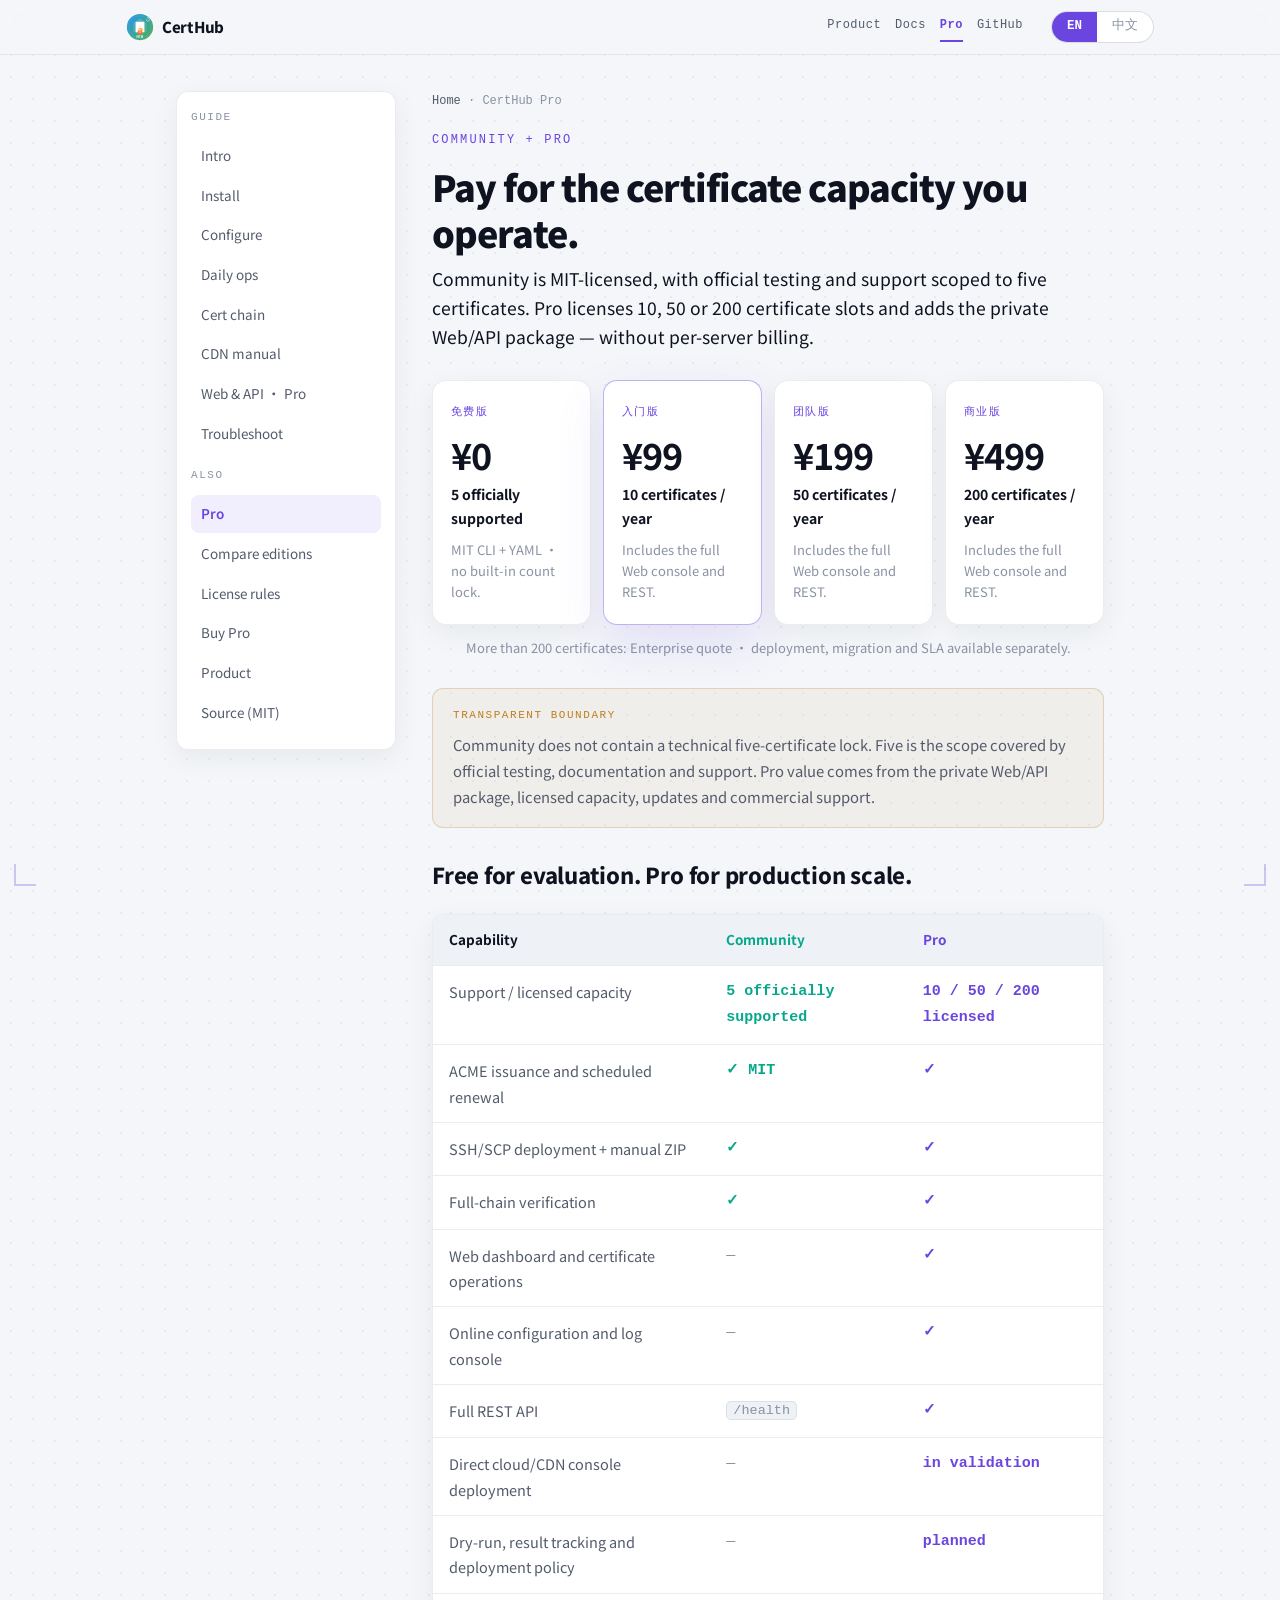
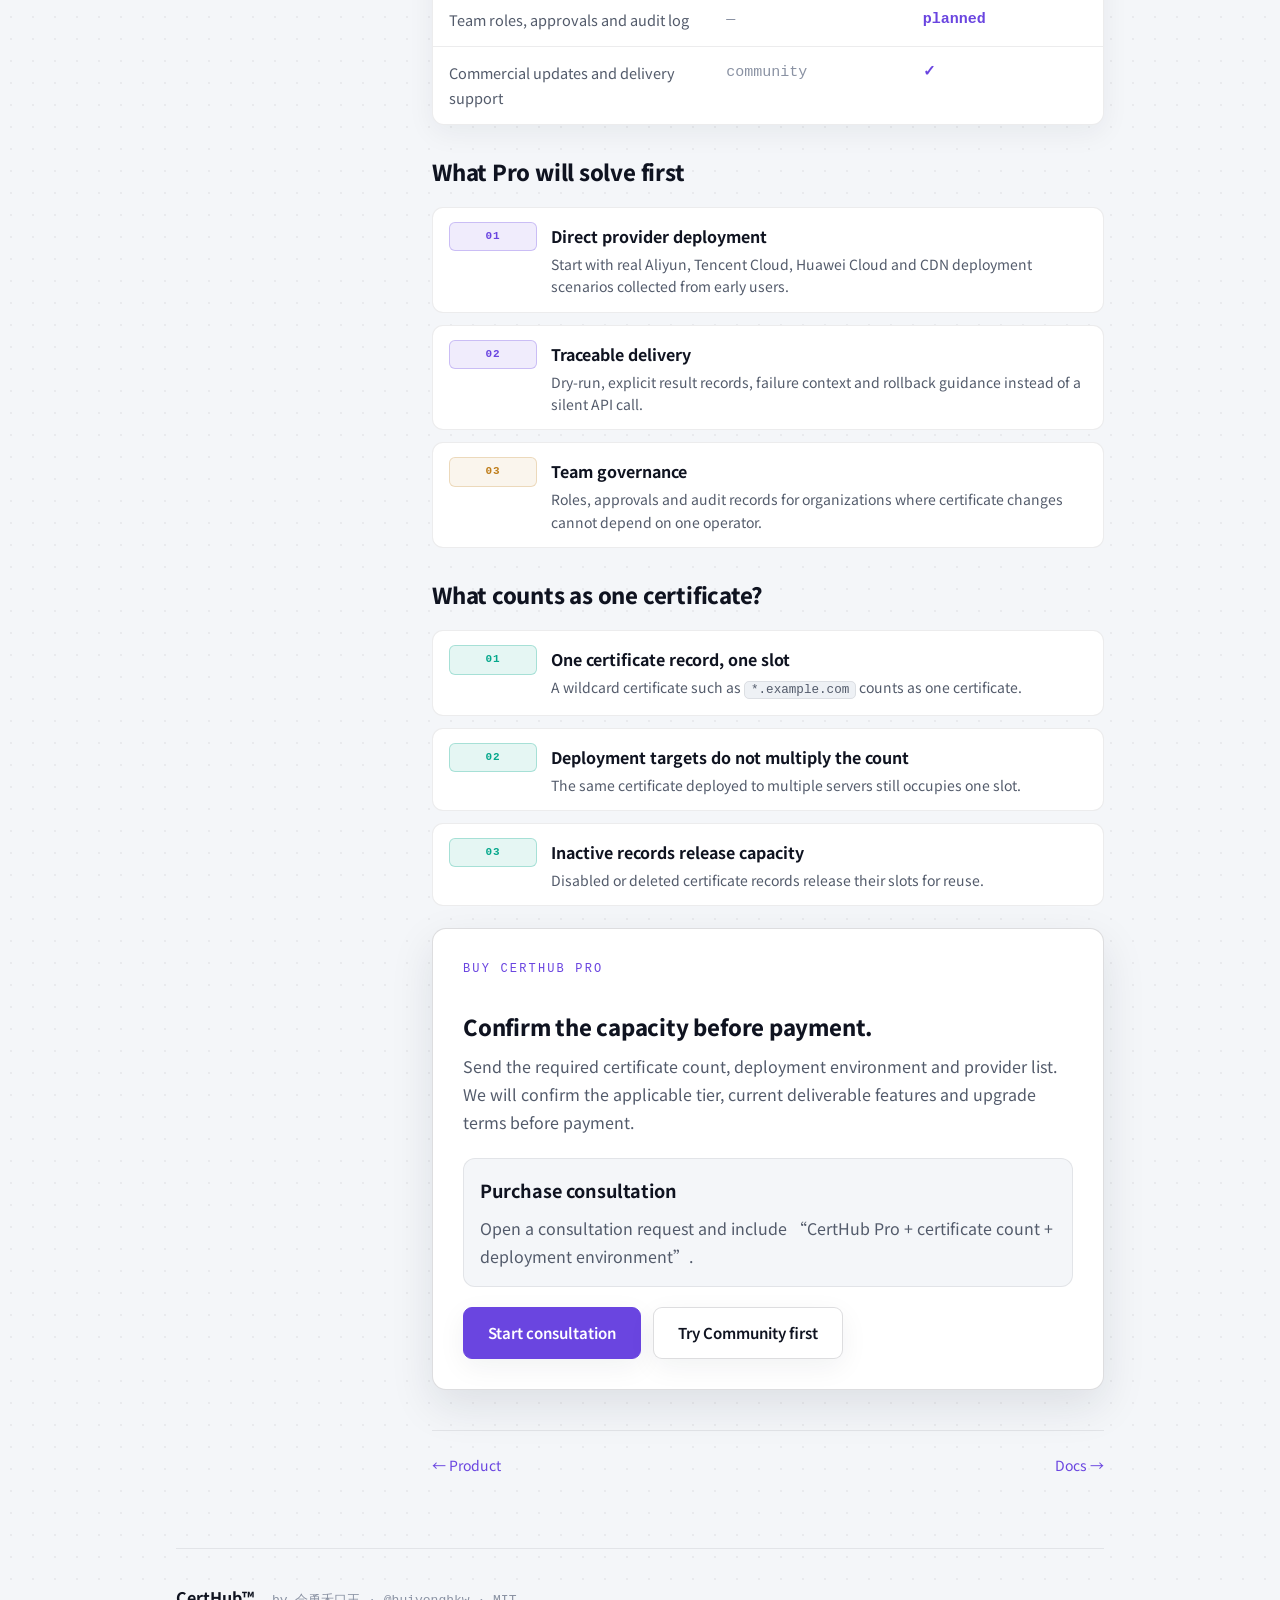
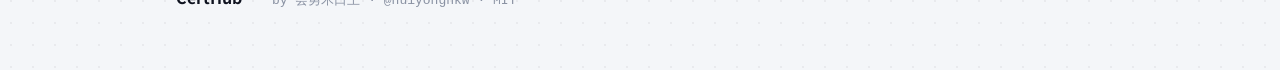
==== commit 6df45de4: "docs: clarify Community support boundary" ====
--- a/docs/site/pricing.html
+++ b/docs/site/pricing.html
@@ -13,7 +13,7 @@
 </script>
 <meta name="viewport" content="width=device-width, initial-scale=1">
 <title>CertHub Pro — 商业版</title>
-<meta name="description" content="CertHub Community 免费管理 5 张证书；CertHub Pro 按 10、50、200 个证书槽位提供年度授权，面向自托管证书交付场景。">
+<meta name="description" content="CertHub Community 为 MIT 开源版本，官方支持范围为 5 张证书；CertHub Pro 按 10、50、200 个证书槽位提供年度授权。">
 <link rel="icon" href="images/favicon.svg" type="image/svg+xml">
 <link rel="stylesheet" href="assets/site.css?v=20260810-8">
 </head>
@@ -62,23 +62,23 @@
 <div class="crumb"><a href="index.html"><span class="en">Home</span><span class="zh">首页</span></a> · CertHub Pro</div>
 <p class="section-kicker" style="text-align:left;margin-bottom:12px">COMMUNITY + PRO</p>
 <h1><span class="en">Pay for the certificate capacity you operate.</span><span class="zh">按实际管理的证书数量付费。</span></h1>
-<p class="lead"><span class="en">Start with five certificates for free. Upgrade by certificate slots as the inventory grows — the same self-hosted workflow, without per-server billing.</span><span class="zh">免费管理 5 张证书；随着证书台账增长，再按证书槽位升级。同一张证书部署到多台服务器，不重复计费。</span></p>
+<p class="lead"><span class="en">Community is MIT-licensed, with official testing and support scoped to five certificates. Pro licenses 10, 50 or 200 certificate slots and adds the private Web/API package — without per-server billing.</span><span class="zh">Community 采用 MIT 许可证，官方测试与支持范围为 5 张证书；Pro 按 10、50、200 个证书槽位授权，并提供私有 Web/API 交付包。同一张证书部署到多台服务器，不重复计费。</span></p>
 
 <div class="plan-grid">
-  <article class="plan"><span class="plan-name">免费版</span><strong>¥0</strong><b><span class="en">5 certificates</span><span class="zh">5 张证书</span></b><p><span class="en">CLI + YAML · no Web console.</span><span class="zh">CLI + YAML，不含 Web 控制台。</span></p></article>
+  <article class="plan"><span class="plan-name">免费版</span><strong>¥0</strong><b><span class="en">5 officially supported</span><span class="zh">官方支持 5 张</span></b><p><span class="en">MIT CLI + YAML · no built-in count lock.</span><span class="zh">MIT 开源 CLI + YAML，不内置数量锁。</span></p></article>
   <article class="plan plan-focus"><span class="plan-name">入门版</span><strong>¥99</strong><b><span class="en">10 certificates / year</span><span class="zh">10 张证书／年</span></b><p><span class="en">Includes the full Web console and REST.</span><span class="zh">包含完整 Web 控制台与 REST。</span></p></article>
   <article class="plan"><span class="plan-name">团队版</span><strong>¥199</strong><b><span class="en">50 certificates / year</span><span class="zh">50 张证书／年</span></b><p><span class="en">Includes the full Web console and REST.</span><span class="zh">包含完整 Web 控制台与 REST。</span></p></article>
   <article class="plan"><span class="plan-name">商业版</span><strong>¥499</strong><b><span class="en">200 certificates / year</span><span class="zh">200 张证书／年</span></b><p><span class="en">Includes the full Web console and REST.</span><span class="zh">包含完整 Web 控制台与 REST。</span></p></article>
 </div>
 <p class="plan-note"><span class="en">More than 200 certificates: Enterprise quote · deployment, migration and SLA available separately.</span><span class="zh">超过 200 张：企业定制报价；私有部署、迁移与 SLA 可单独采购。</span></p>
 
-<div class="ask"><span class="lb"><span class="en">existing MIT releases</span><span class="zh">历史 MIT 版本</span></span><span class="en">Rights already granted under MIT do not change. The five-certificate allowance describes the future official Community distribution and support boundary; it does not revoke existing copies.</span><span class="zh">已经按照 MIT 发布的版本，其既有授权不发生变化。5 张额度描述的是未来官方 Community 发行版与支持边界，不追溯收回已有代码副本的权利。</span></div>
+<div class="ask"><span class="lb"><span class="en">transparent boundary</span><span class="zh">透明边界</span></span><span class="en">Community does not contain a technical five-certificate lock. Five is the scope covered by official testing, documentation and support. Pro value comes from the private Web/API package, licensed capacity, updates and commercial support.</span><span class="zh">Community 不存在“第 6 张就停用”的技术锁。5 张指官方测试、文档与支持范围；Pro 的付费价值来自私有 Web/API 包、授权容量、持续升级和商业支持。</span></div>
 
 <h2 id="compare"><span class="en">Free for evaluation. Pro for production scale.</span><span class="zh">免费版完成体验，Pro 承担生产规模。</span></h2>
 <div class="tablewrap"><table>
   <thead><tr><th><span class="en">Capability</span><span class="zh">能力</span></th><th>Community</th><th>Pro</th></tr></thead>
   <tbody>
-    <tr><td><span class="en">Active certificate capacity</span><span class="zh">有效证书额度</span></td><td class="y">5</td><td class="v">10 / 50 / 200+</td></tr>
+    <tr><td><span class="en">Support / licensed capacity</span><span class="zh">支持／授权范围</span></td><td class="y"><span class="en">5 officially supported</span><span class="zh">官方支持 5 张</span></td><td class="v"><span class="en">10 / 50 / 200 licensed</span><span class="zh">授权 10 / 50 / 200 张</span></td></tr>
     <tr><td><span class="en">ACME issuance and scheduled renewal</span><span class="zh">ACME 申请与定时续期</span></td><td class="y">✓ MIT</td><td class="v">✓</td></tr>
     <tr><td><span class="en">SSH/SCP deployment + manual ZIP</span><span class="zh">SSH/SCP 部署与手动 ZIP</span></td><td class="y">✓</td><td class="v">✓</td></tr>
     <tr><td><span class="en">Full-chain verification</span><span class="zh">完整证书链校验</span></td><td class="y">✓</td><td class="v">✓</td></tr>
